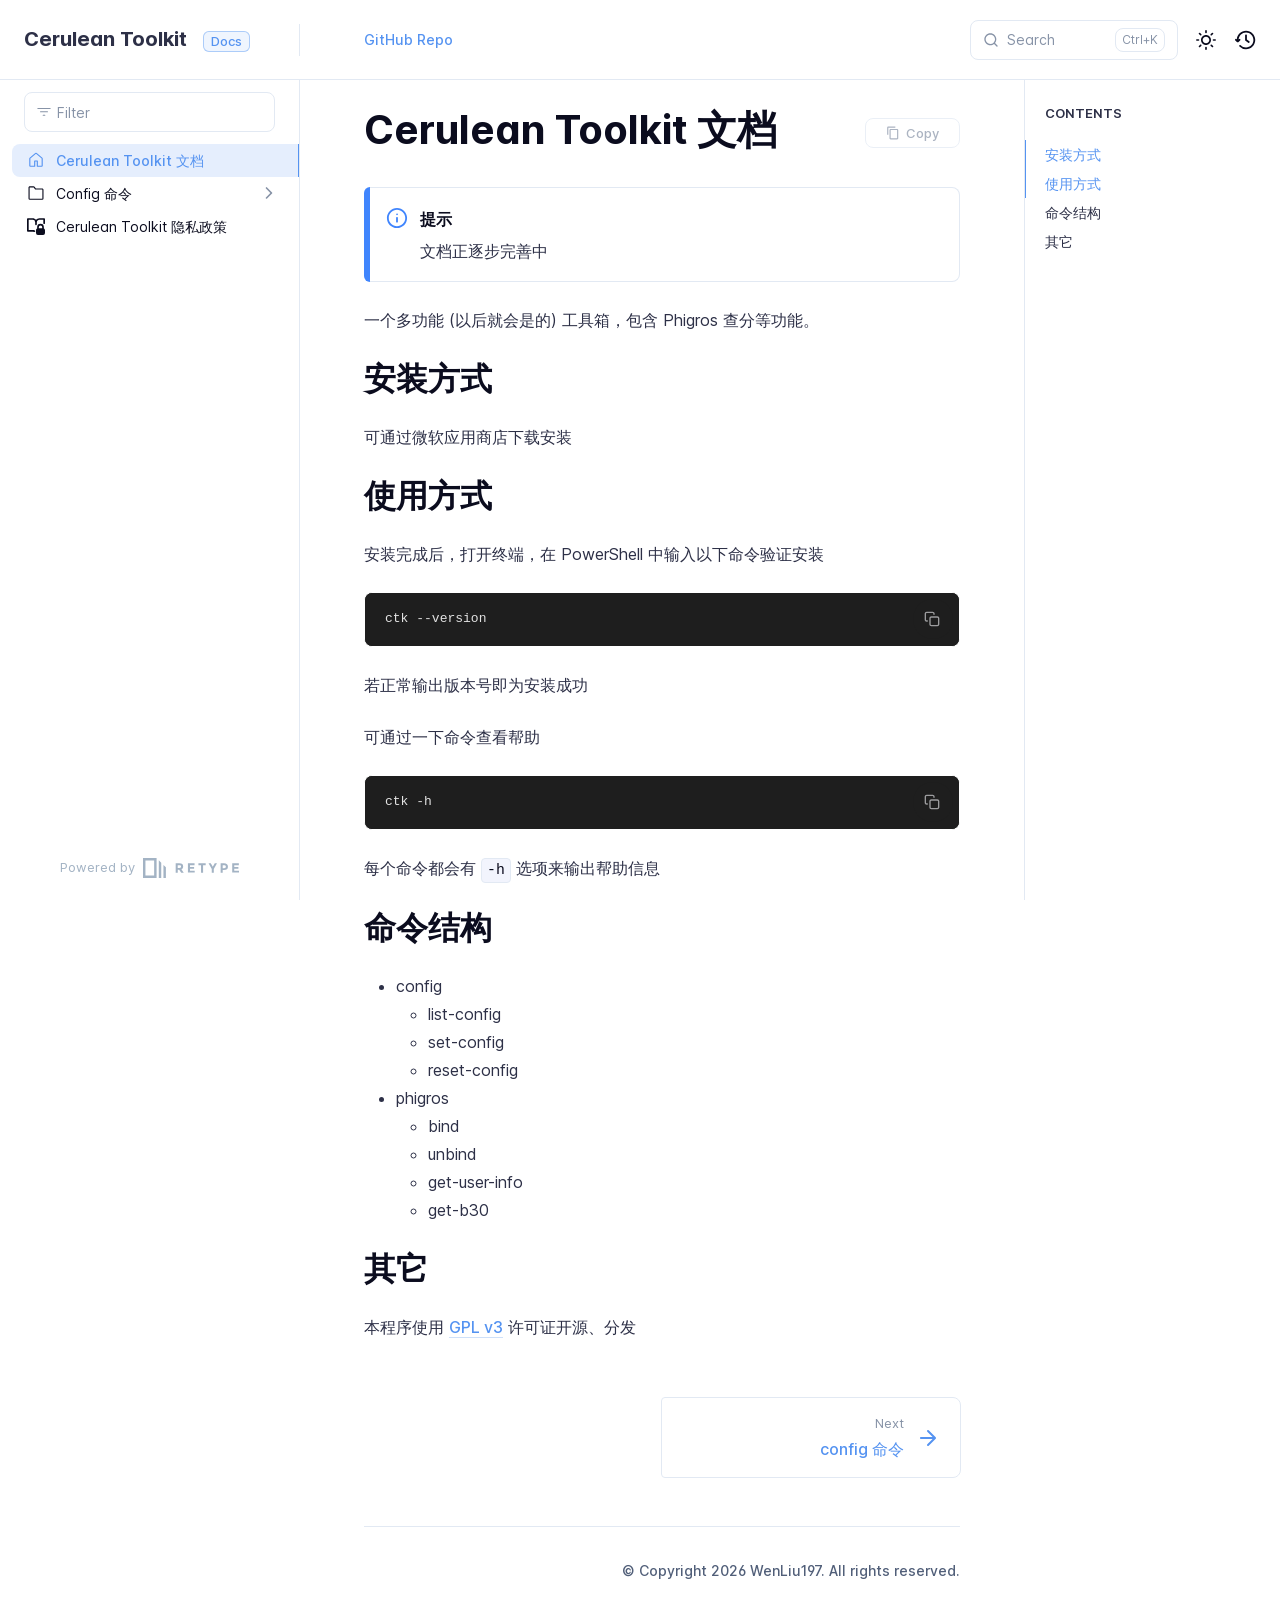
==== index.html @ c34c18b4 "Refreshes Retype-generated documentation. Process triggered by WenLiu197." ====
<!DOCTYPE html>
<html lang="en" class="h-full">
<head>
    <meta charset="UTF-8">
    <meta name="viewport" content="width=device-width,initial-scale=1">
    <meta name="color-scheme" content="light dark">
    <meta name="turbo-root" content="/Cerulean-Toolkit">
    <meta name="turbo-cache-control" content="no-cache" data-turbo-track="reload" data-track-token="4.6.0.840784383490">

    <!-- See retype.com -->
    <meta name="generator" content="Retype 4.6.0">

    <!-- Primary Meta Tags -->
    <title>Cerulean Toolkit 文档</title>
    <meta name="title" content="Cerulean Toolkit 文档">
    <meta name="description" content="文档正逐步完善中">

    <!-- Canonical -->
    <link rel="canonical" href="https://wenliu197.github.io/Cerulean-Toolkit/">
    <link rel="sitemap" type="application/xml" title="Sitemap" href="https://wenliu197.github.io/Cerulean-Toolkit/sitemap.xml">

    <!-- Open Graph -->
    <meta property="og:type" content="website">
    <meta property="og:url" content="https://wenliu197.github.io/Cerulean-Toolkit/">
    <meta property="og:title" content="Cerulean Toolkit 文档">
    <meta property="og:description" content="文档正逐步完善中">
    <meta property="og:site_name" content="Cerulean Toolkit">
    <meta property="og:locale" content="en_US">

    <!-- Twitter -->
    <meta name="twitter:card" content="summary_large_image">
    <meta name="twitter:url" content="https://wenliu197.github.io/Cerulean-Toolkit/">
    <meta name="twitter:title" content="Cerulean Toolkit 文档">
    <meta name="twitter:description" content="文档正逐步完善中">

    <!-- Alternate Markdown -->
    <link rel="alternate" type="text/markdown" href="https://wenliu197.github.io/Cerulean-Toolkit/home.md">

    <script data-cfasync="false">(function(){var cl=document.documentElement.classList,ls=localStorage.getItem("retype_scheme"),hd=cl.contains("dark"),hl=cl.contains("light"),wm=window.matchMedia&&window.matchMedia("(prefers-color-scheme: dark)").matches;if(ls==="dark"||(!ls&&wm&&!hd&&!hl)){cl.remove("light");cl.add("dark")}else if(ls==="light"||(!ls&&!wm&&!hd&&!hl)){cl.remove("dark");cl.add("light")}})();</script>

    <link href="resources/css/retype.css?v=4.6.0.840784383490" rel="stylesheet">

    <script data-cfasync="false" src="resources/js/config.js?v=4.6.0.840784383490" data-turbo-eval="false" defer></script>
    <script data-cfasync="false" src="resources/js/retype.js?v=4.6.0" data-turbo-eval="false" defer></script>
    <script id="lunr-js" data-cfasync="false" src="resources/js/lunr.js?v=4.6.0.840784383490" data-turbo-eval="false" defer></script>
    <script id="prism-js" data-cfasync="false" src="resources/js/prism.js?v=4.6.0.840784383490" defer></script>
</head>
<body>
    <div id="retype-app" class="relative text-base antialiased text-base-text bg-base-bg font-body">
    <div class="absolute bottom-0 left-0" style="top: 5rem; right: 50%"></div>

    <header id="retype-header" class="sticky top-0 z-30 flex w-full h-16 bg-header-bg border-b border-header-border md:h-20">
        <div class="container relative flex items-center justify-between pr-6 grow md:justify-start">
            <!-- Mobile menu button skeleton -->
            <button v-cloak class="skeleton retype-mobile-menu-button flex items-center justify-center shrink-0 overflow-hidden dark:text-white focus:outline-hidden rounded-full w-10 h-10 ml-3.5 md:hidden"><svg xmlns="http://www.w3.org/2000/svg" class="mb-px shrink-0" width="24" height="24" viewBox="0 0 24 24" role="presentation" style="margin-bottom: 0px;"><g fill="currentColor"><path d="M2 4h20v2H2zM2 11h20v2H2zM2 18h20v2H2z"></path></g></svg></button>
            <div v-cloak id="retype-sidebar-left-toggle-button"></div>
    
            <!-- Logo -->
            <div class="flex items-center justify-between h-full py-2 md:w-75">
                <div class="flex items-center px-2 md:px-6">
                    <a id="retype-branding-logo" href="https://wenliu197.github.io/Cerulean-Toolkit/" class="flex items-center leading-snug text-xl">
                        <span class="dark:text-white font-bold line-clamp-1 md:line-clamp-2">Cerulean Toolkit</span>
                    </a><span id="retype-branding-label" class="inline-flex mt-1 px-2 py-1 ml-4 text-xs font-medium leading-none items-center rounded-md bg-branding-label-bg text-branding-label-text ring-1 ring-branding-label-border ring-inset md:inline-block">Docs</span>
                </div>
    
                <span class="hidden h-8 border-r md:inline-block border-base-border"></span>
            </div>
    
            <div class="flex justify-between md:grow">
                <!-- Top Nav -->
                <nav id="retype-header-nav" class="hidden md:flex">
                    <ul class="flex flex-col mb-4 md:pl-16 md:mb-0 md:flex-row md:items-center">
                        <li class="mr-6">
                            <a class="py-2 md:mb-0 inline-flex items-center text-sm whitespace-nowrap transition-colors duration-200 ease-linear md:text-header-text font-header-text hover:text-header-text-hover" href="https://github.com/WenLiu197/Cerulean-Toolkit">GitHub Repo</a>
                        </li>
    
                    </ul>
                </nav>
    
                <div v-cloak class="flex justify-end grow">
                    <div id="retype-mobile-search-button"></div>
                    <doc-search-desktop></doc-search-desktop>
    
                    <doc-theme-switch class="lg:ml-2"></doc-theme-switch>
                    <doc-history></doc-history>
                </div>
            </div>
        </div>
    </header>


    <div id="retype-container" class="container relative flex bg-white">
        <!-- Sidebar Skeleton -->
        <div v-cloak class="fixed flex flex-col shrink-0 duration-300 ease-in-out bg-sidebar-left-bg border-sidebar-left-border sidebar top-20 w-75 border-r h-screen md:sticky transition-transform skeleton">
        
            <div class="flex items-center h-16 px-6">
                <input id="retype-filter-input-mock" class="w-full h-10 pl-8 px-3 py-2 transition-colors duration-200 ease-linear bg-filter-bg border border-filter-border rounded-lg shadow-none md:text-sm hover:border-filter-border-hover focus:outline-hidden focus:border-filter-border-focus placeholder-filter-placeholder" type="text">
            </div>
        
            <div class="pl-6 mt-1 mb-4">
                <div class="w-32 h-3 mb-4 bg-skeleton-bg rounded-full loading"></div>
                <div class="w-48 h-3 mb-4 bg-skeleton-bg rounded-full loading"></div>
                <div class="w-40 h-3 mb-4 bg-skeleton-bg rounded-full loading"></div>
                <div class="w-32 h-3 mb-4 bg-skeleton-bg rounded-full loading"></div>
                <div class="w-48 h-3 mb-4 bg-skeleton-bg rounded-full loading"></div>
                <div class="w-40 h-3 mb-4 bg-skeleton-bg rounded-full loading"></div>
            </div>
        
            <div class="shrink-0 mt-auto bg-transparent dark:border-base-border">
                <a class="flex items-center justify-center flex-nowrap h-16 text-gray-350 dark:text-dark-400 hover:text-gray-600 dark:hover:text-dark-300 transition-colors duration-150 ease-in docs-powered-by" target="_blank" href="https://retype.com/" rel="noopener">
                    <span class="text-xs whitespace-nowrap">Powered by</span>
                    <svg xmlns="http://www.w3.org/2000/svg" class="ml-2" fill="currentColor" width="96" height="20" overflow="visible"><path d="M0 0v20h13.59V0H0zm11.15 17.54H2.44V2.46h8.71v15.08zM15.8 20h2.44V4.67L15.8 2.22zM20.45 6.89V20h2.44V9.34z"/><g><path d="M40.16 8.44c0 1.49-.59 2.45-1.75 2.88l2.34 3.32h-2.53l-2.04-2.96h-1.43v2.96h-2.06V5.36h3.5c1.43 0 2.46.24 3.07.73s.9 1.27.9 2.35zm-2.48 1.1c.26-.23.38-.59.38-1.09 0-.5-.13-.84-.4-1.03s-.73-.28-1.39-.28h-1.54v2.75h1.5c.72 0 1.2-.12 1.45-.35zM51.56 5.36V7.2h-4.59v1.91h4.13v1.76h-4.13v1.92h4.74v1.83h-6.79V5.36h6.64zM60.09 7.15v7.48h-2.06V7.15h-2.61V5.36h7.28v1.79h-2.61zM70.81 14.64h-2.06v-3.66l-3.19-5.61h2.23l1.99 3.45 1.99-3.45H74l-3.19 5.61v3.66zM83.99 6.19c.65.55.97 1.4.97 2.55s-.33 1.98-1 2.51-1.68.8-3.04.8h-1.23v2.59h-2.06V5.36h3.26c1.42 0 2.45.28 3.1.83zm-1.51 3.65c.25-.28.37-.69.37-1.22s-.16-.92-.48-1.14c-.32-.23-.82-.34-1.5-.34H79.7v3.12h1.38c.68 0 1.15-.14 1.4-.42zM95.85 5.36V7.2h-4.59v1.91h4.13v1.76h-4.13v1.92H96v1.83h-6.79V5.36h6.64z"/></g></svg>
                </a>
            </div>
        </div>
        
        <!-- Sidebar component -->
        <doc-sidebar v-cloak>
            <template #sidebar-footer>
                <div class="shrink-0 mt-auto border-t md:bg-transparent md:border-none dark:border-base-border">
        
                    <div class="py-3 px-6 md:hidden border-b dark:border-base-border">
                        <nav>
                            <ul class="flex flex-wrap justify-center items-center">
                                <li class="mr-6">
                                    <a class="block py-1 inline-flex items-center text-sm whitespace-nowrap transition-colors duration-200 ease-linear md:text-header-text font-header-text hover:text-header-text-hover" href="https://github.com/WenLiu197/Cerulean-Toolkit">GitHub Repo</a>
                                </li>
        
                            </ul>
                        </nav>
                    </div>
        
                    <a class="flex items-center justify-center flex-nowrap h-16 text-gray-350 dark:text-dark-400 hover:text-gray-600 dark:hover:text-dark-300 transition-colors duration-150 ease-in docs-powered-by" target="_blank" href="https://retype.com/" rel="noopener">
                        <span class="text-xs whitespace-nowrap">Powered by</span>
                        <svg xmlns="http://www.w3.org/2000/svg" class="ml-2" fill="currentColor" width="96" height="20" overflow="visible"><path d="M0 0v20h13.59V0H0zm11.15 17.54H2.44V2.46h8.71v15.08zM15.8 20h2.44V4.67L15.8 2.22zM20.45 6.89V20h2.44V9.34z"/><g><path d="M40.16 8.44c0 1.49-.59 2.45-1.75 2.88l2.34 3.32h-2.53l-2.04-2.96h-1.43v2.96h-2.06V5.36h3.5c1.43 0 2.46.24 3.07.73s.9 1.27.9 2.35zm-2.48 1.1c.26-.23.38-.59.38-1.09 0-.5-.13-.84-.4-1.03s-.73-.28-1.39-.28h-1.54v2.75h1.5c.72 0 1.2-.12 1.45-.35zM51.56 5.36V7.2h-4.59v1.91h4.13v1.76h-4.13v1.92h4.74v1.83h-6.79V5.36h6.64zM60.09 7.15v7.48h-2.06V7.15h-2.61V5.36h7.28v1.79h-2.61zM70.81 14.64h-2.06v-3.66l-3.19-5.61h2.23l1.99 3.45 1.99-3.45H74l-3.19 5.61v3.66zM83.99 6.19c.65.55.97 1.4.97 2.55s-.33 1.98-1 2.51-1.68.8-3.04.8h-1.23v2.59h-2.06V5.36h3.26c1.42 0 2.45.28 3.1.83zm-1.51 3.65c.25-.28.37-.69.37-1.22s-.16-.92-.48-1.14c-.32-.23-.82-.34-1.5-.34H79.7v3.12h1.38c.68 0 1.15-.14 1.4-.42zM95.85 5.36V7.2h-4.59v1.91h4.13v1.76h-4.13v1.92H96v1.83h-6.79V5.36h6.64z"/></g></svg>
                    </a>
                </div>
            </template>
        </doc-sidebar>

        <div class="grow min-w-0 bg-body-bg">
            <!-- Render "toolbar" template here on api pages --><!-- Render page content -->
<div class="flex">
    <div id="retype-main" class="min-w-0 p-4 grow md:px-16">
        <main class="relative pb-12 lg:pt-2">
            <div class="relative retype-markdown" id="retype-content">
                <!-- Rendered if sidebar right is enabled -->
                <div id="retype-sidebar-right-toggle"></div>
                <doc-page-actions></doc-page-actions>

                <!-- Page content  -->
<h1 id="cerulean-toolkit-文档">Cerulean Toolkit 文档</h1>
<div class="flex mb-6">
    <div class="shrink-0 w-1.5 rounded-tl-lg rounded-bl-lg bg-callout-primary"></div>
    <div class="flex w-full py-4 border border-l-0 rounded-tr-lg rounded-br-lg doc-callout bg-callout-base-bg border-callout-base-border" role="alert">
        <div class="flex items-center ml-4 h-7">
            <svg xmlns="http://www.w3.org/2000/svg" class="block text-callout-primary" width="22" height="22" viewBox="0 0 24 24" role="presentation">
                <g fill="currentColor"><g>
                    <path d="M12 1C5.93 1 1 5.93 1 12s4.93 11 11 11 11-4.93 11-11S18.07 1 12 1zm0 20c-4.96 0-9-4.04-9-9s4.04-9 9-9 9 4.04 9 9-4.04 9-9 9z"></path>
                    <path d="M12 11c-.55 0-1 .45-1 1v4c0 .55.45 1 1 1s1-.45 1-1v-4c0-.55-.45-1-1-1zM12.01 7c-.56 0-1 .45-1 1s.45 1 1 1 1-.45 1-1-.45-1-1-1z"></path>
                    <path fill="none" d="M0 0h24v24H0z"></path>
                </g></g>
            </svg>
        </div>
        <div class="pr-5 ml-3 w-full">
            <h5>提示</h5>
<p>文档正逐步完善中</p>
        </div>
    </div>
</div>
<p>一个多功能 (以后就会是的) 工具箱，包含 Phigros 查分等功能。</p>
<h2 id="安装方式">安装方式</h2>
<p>可通过微软应用商店下载安装</p>
<h2 id="使用方式">使用方式</h2>
<p>安装完成后，打开终端，在 PowerShell 中输入以下命令验证安装</p>
<div id="使用方式-code-1" class="codeblock-wrapper"><doc-codeblock>
<pre translate="no" class="language-powershell"><code v-pre class="language-powershell">ctk --version</code></pre>
</doc-codeblock></div>
<p>若正常输出版本号即为安装成功</p>
<p>可通过一下命令查看帮助</p>
<div id="使用方式-code-2" class="codeblock-wrapper"><doc-codeblock>
<pre translate="no" class="language-powershell"><code v-pre class="language-powershell">ctk -h</code></pre>
</doc-codeblock></div>
<p>每个命令都会有 <code translate="no" v-pre>-h</code> 选项来输出帮助信息</p>
<h2 id="命令结构">命令结构</h2>
<ul>
<li>config
<ul>
<li>list-config</li>
<li>set-config</li>
<li>reset-config</li>
</ul>
</li>
<li>phigros
<ul>
<li>bind</li>
<li>unbind</li>
<li>get-user-info</li>
<li>get-b30</li>
</ul>
</li>
</ul>
<h2 id="其它">其它</h2>
<p>本程序使用 <a href="https://github.com/WenLiu197/Cerulean-Toolkit/blob/main/LICENSE">GPL v3</a> 许可证开源、分发</p>

                
                <!-- Required only on API pages -->
                <doc-toolbar-member-filter-no-results></doc-toolbar-member-filter-no-results>
            </div>
            <footer id="retype-content-footer" class="clear-both">
            
                <nav id="retype-nextprev" class="print:hidden flex mt-14">
                    <div class="w-1/2">
                    </div>
            
                    <div class="w-1/2">
                        <a class="px-5 py-4 -mx-px h-full flex items-center justify-end break-normal font-medium text-body-link border border-base-border hover:border-base-border-hover rounded-l rounded-r-lg transition-colors duration-150 relative hover:z-5" href="config-命令/config/">
                            <span>
                                <span class="block text-xs font-normal text-right text-base-text-muted">Next</span>
                                <span class="block mt-1">config 命令</span>
                            </span>
                            <svg xmlns="http://www.w3.org/2000/svg" class="ml-3" width="24" height="24" viewBox="0 0 24 24" fill="currentColor" overflow="visible"><path d="M19.92 12.38a1 1 0 00-.22-1.09l-7-7a.996.996 0 10-1.41 1.41l5.3 5.3H5c-.55 0-1 .45-1 1s.45 1 1 1h11.59l-5.29 5.29a.996.996 0 000 1.41c.19.2.44.3.7.3s.51-.1.71-.29l7-7c.09-.09.16-.21.21-.33z" /><path fill="none" d="M0 0h24v24H0z" /></svg>
                        </a>
                    </div>
                </nav>
            </footer>
        </main>

        <div id="retype-page-footer" class="print:border-none border-t border-base-border pt-6 mb-8">
            <footer class="flex flex-wrap items-center justify-between print:justify-center">
                <div id="retype-footer-links" class="print:hidden">
                    <ul class="flex flex-wrap items-center text-sm">
                    </ul>
                </div>
                <div id="retype-copyright" class="print:justify-center py-2 text-footer-text font-footer-link text-sm leading-relaxed"><p>© Copyright 2026 WenLiu197. All rights reserved.</p></div>
            </footer>
        </div>
    </div>

    <!-- Rendered if sidebar right is enabled -->
    <!-- Sidebar right skeleton-->
    <div v-cloak class="fixed top-0 bottom-0 right-0 translate-x-full bg-sidebar-right-bg border-sidebar-right-border lg:sticky lg:border-l lg:shrink-0 lg:pt-6 lg:translate-x-0 sm:w-1/2 lg:w-64 lg:z-0 md:w-104 sidebar-right skeleton">
        <div class="pl-5">
            <div class="w-32 h-3 mb-4 bg-skeleton-bg rounded-full loading"></div>
            <div class="w-48 h-3 mb-4 bg-skeleton-bg rounded-full loading"></div>
            <div class="w-40 h-3 mb-4 bg-skeleton-bg rounded-full loading"></div>
        </div>
    </div>

    <!-- User should be able to hide sidebar right -->
    <doc-sidebar-right v-cloak></doc-sidebar-right>
</div>

        </div>
    </div>

    <doc-search-mobile></doc-search-mobile>
    <doc-back-to-top></doc-back-to-top>
</div>


    <div id="retype-overlay-target"></div>

        <script data-cfasync="false">window.__DOCS__ = { "title": "Cerulean Toolkit 文档", isRoot: true, level: 0, icon: "file", hasPrism: true, hasInstagram: false, hasMermaid: false, hasMath: false, tocDepth: 23, "md": "/home.md" }</script>
</body>
</html>
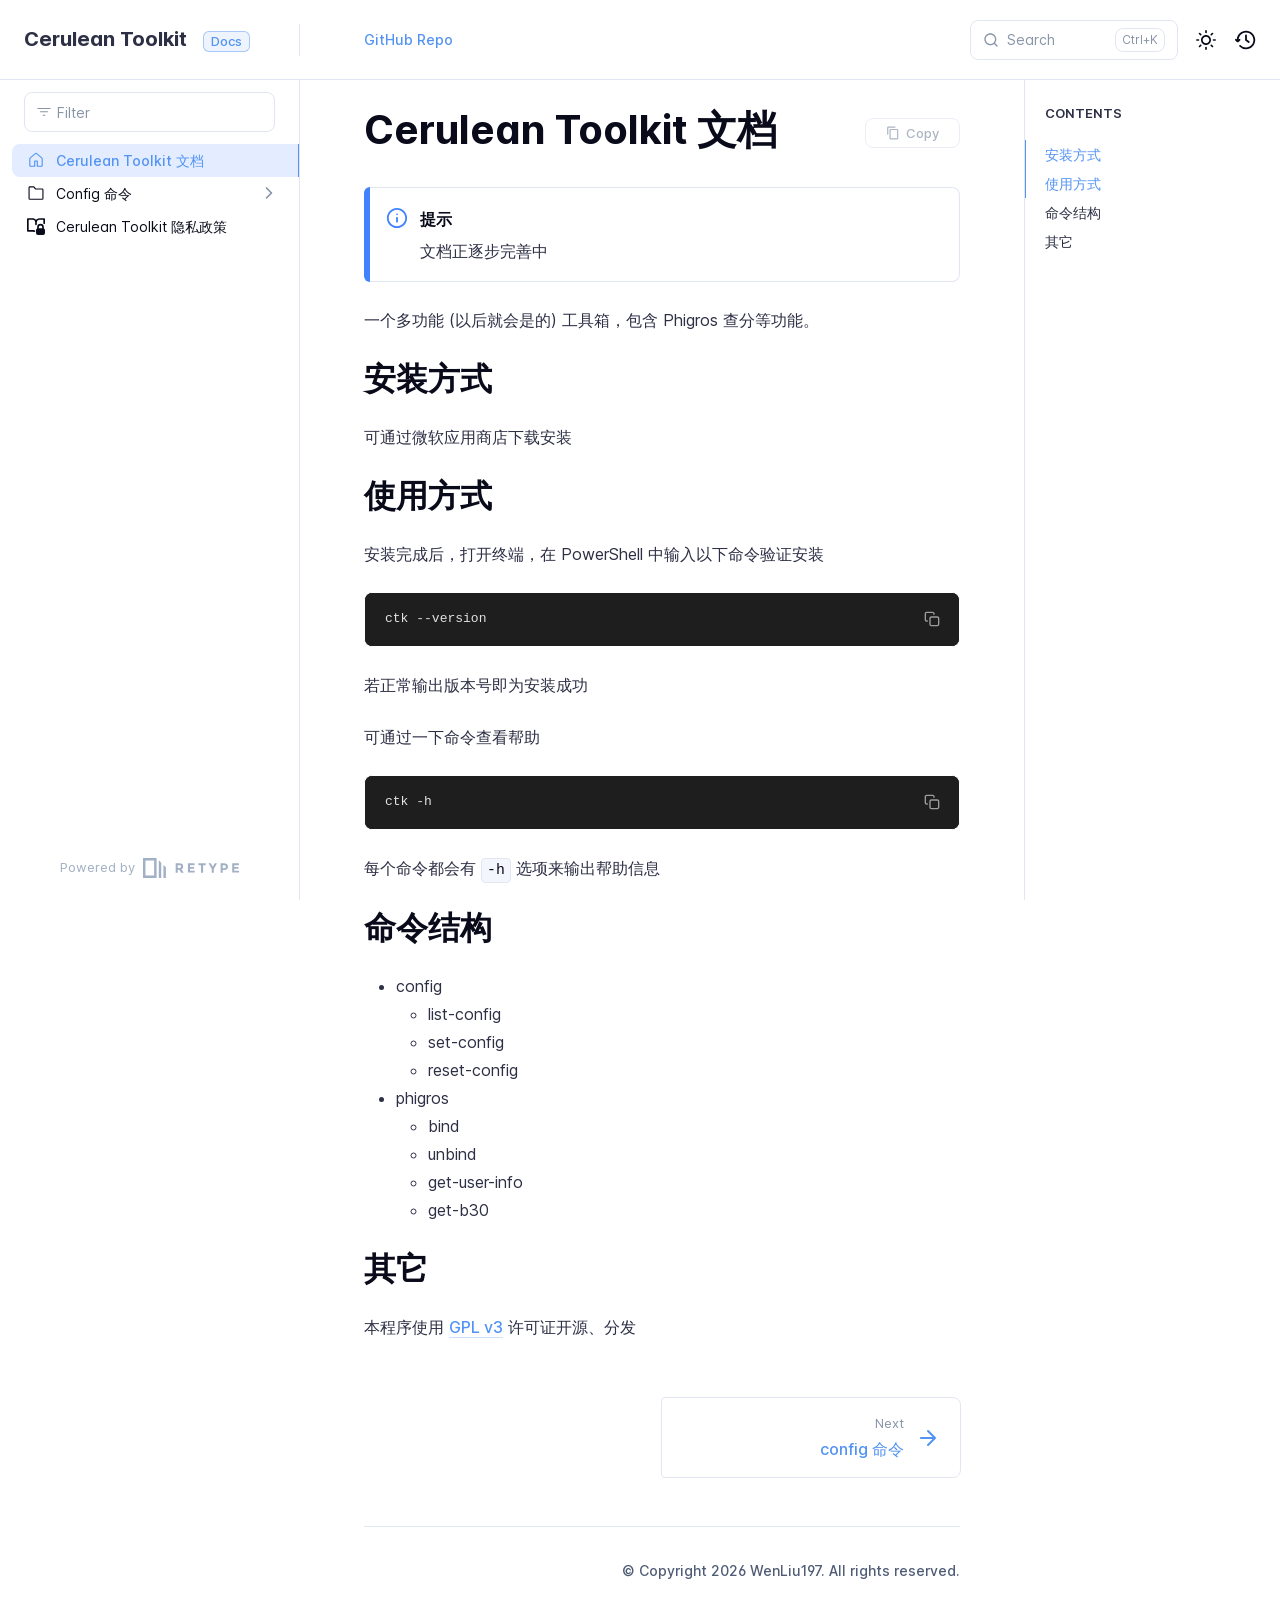
==== commit c8b3706e: "Refreshes Retype-generated documentation. Process triggered by WenLiu197." ====
--- a/index.html
+++ b/index.html
@@ -5,7 +5,7 @@
     <meta name="viewport" content="width=device-width,initial-scale=1">
     <meta name="color-scheme" content="light dark">
     <meta name="turbo-root" content="/Cerulean-Toolkit">
-    <meta name="turbo-cache-control" content="no-cache" data-turbo-track="reload" data-track-token="4.6.0.840784383490">
+    <meta name="turbo-cache-control" content="no-cache" data-turbo-track="reload" data-track-token="4.6.0.840809740849">
 
     <!-- See retype.com -->
     <meta name="generator" content="Retype 4.6.0">
@@ -38,12 +38,12 @@
 
     <script data-cfasync="false">(function(){var cl=document.documentElement.classList,ls=localStorage.getItem("retype_scheme"),hd=cl.contains("dark"),hl=cl.contains("light"),wm=window.matchMedia&&window.matchMedia("(prefers-color-scheme: dark)").matches;if(ls==="dark"||(!ls&&wm&&!hd&&!hl)){cl.remove("light");cl.add("dark")}else if(ls==="light"||(!ls&&!wm&&!hd&&!hl)){cl.remove("dark");cl.add("light")}})();</script>
 
-    <link href="resources/css/retype.css?v=4.6.0.840784383490" rel="stylesheet">
-
-    <script data-cfasync="false" src="resources/js/config.js?v=4.6.0.840784383490" data-turbo-eval="false" defer></script>
+    <link href="resources/css/retype.css?v=4.6.0.840809740849" rel="stylesheet">
+
+    <script data-cfasync="false" src="resources/js/config.js?v=4.6.0.840809740849" data-turbo-eval="false" defer></script>
     <script data-cfasync="false" src="resources/js/retype.js?v=4.6.0" data-turbo-eval="false" defer></script>
-    <script id="lunr-js" data-cfasync="false" src="resources/js/lunr.js?v=4.6.0.840784383490" data-turbo-eval="false" defer></script>
-    <script id="prism-js" data-cfasync="false" src="resources/js/prism.js?v=4.6.0.840784383490" defer></script>
+    <script id="lunr-js" data-cfasync="false" src="resources/js/lunr.js?v=4.6.0.840809740849" data-turbo-eval="false" defer></script>
+    <script id="prism-js" data-cfasync="false" src="resources/js/prism.js?v=4.6.0.840809740849" defer></script>
 </head>
 <body>
     <div id="retype-app" class="relative text-base antialiased text-base-text bg-base-bg font-body">
